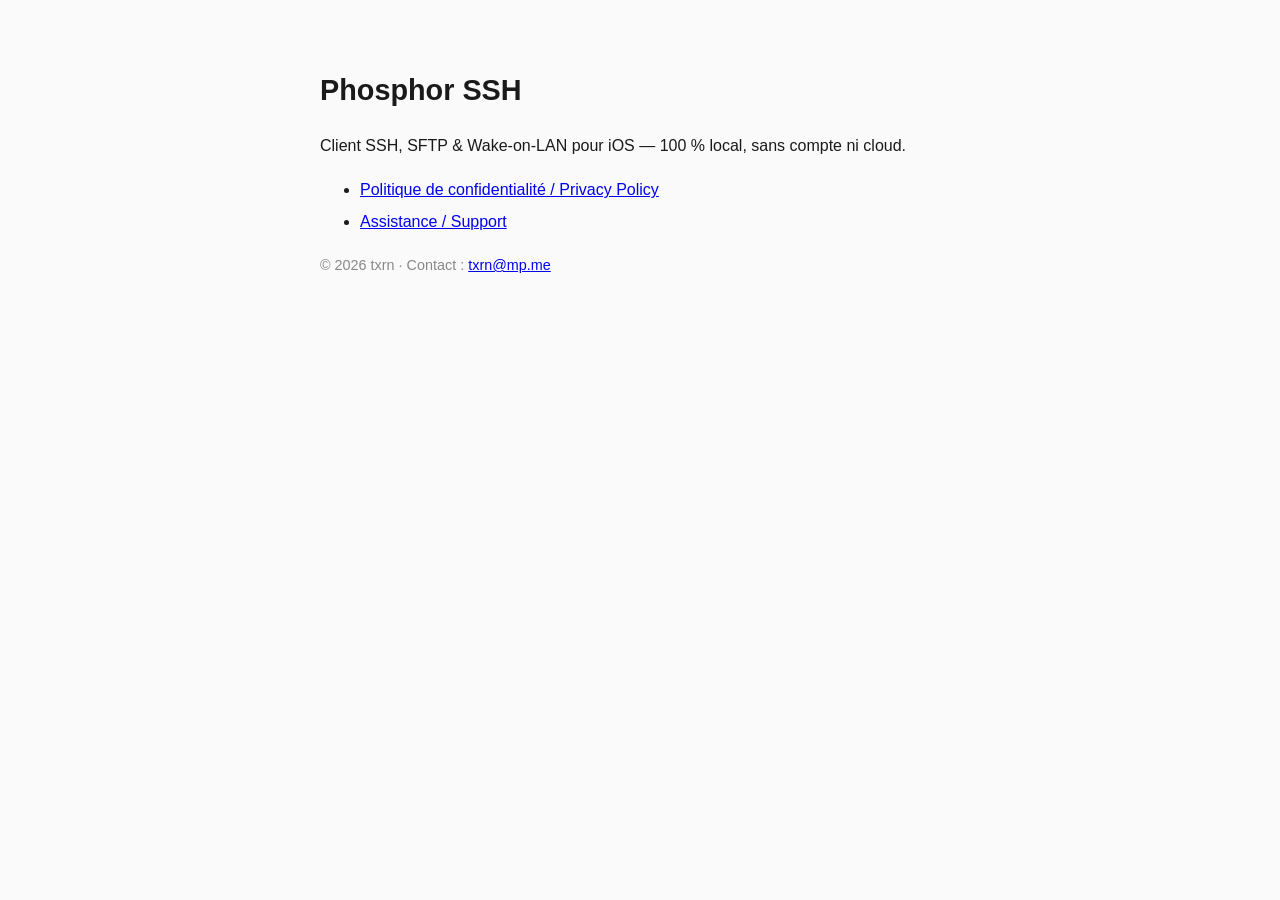
==== index.html @ b633c929 "Add Phosphor SSH privacy policy & support pages Co-Authored-By: Claude Opus 4.8 (1M context) <norepl" ====
<!DOCTYPE html>
<html lang="fr">
<head>
<meta charset="utf-8">
<meta name="viewport" content="width=device-width, initial-scale=1">
<title>Phosphor SSH</title>
<style>
  :root { color-scheme: light dark; }
  body { font-family: -apple-system, BlinkMacSystemFont, "Segoe UI", Roboto, sans-serif;
         max-width: 640px; margin: 0 auto; padding: 3rem 1.25rem; line-height: 1.6;
         color: #1a1a1a; background: #fafafa; }
  @media (prefers-color-scheme: dark) { body { color: #e6e6e6; background: #121212; } a { color: #6fa8ff; } }
  h1 { font-size: 1.8rem; }
  ul { line-height: 2; }
  .meta { color: #888; font-size: .9rem; }
</style>
</head>
<body>
<h1>Phosphor SSH</h1>
<p>Client SSH, SFTP &amp; Wake-on-LAN pour iOS — 100 % local, sans compte ni cloud.</p>
<ul>
  <li><a href="privacy.html">Politique de confidentialité / Privacy Policy</a></li>
  <li><a href="support.html">Assistance / Support</a></li>
</ul>
<p class="meta">© 2026 txrn · Contact : <a href="mailto:txrn@mp.me">txrn@mp.me</a></p>
</body>
</html>
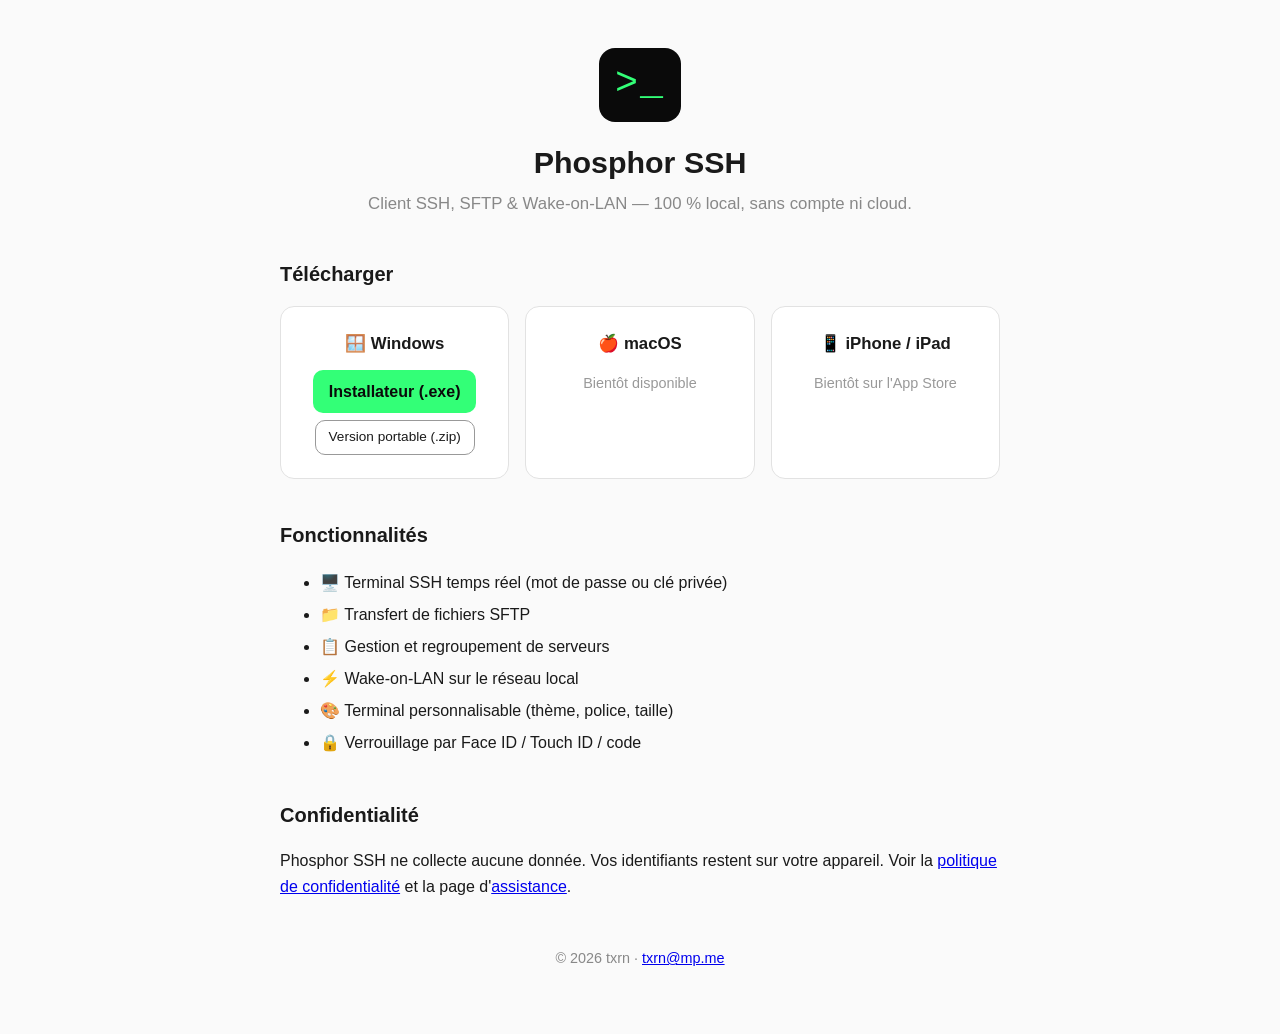
==== commit 4877904b: "Add downloads section (Windows installer + portable); macOS placeholder Co-Authored-By: Claude Opus " ====
--- a/index.html
+++ b/index.html
@@ -3,25 +3,80 @@
 <head>
 <meta charset="utf-8">
 <meta name="viewport" content="width=device-width, initial-scale=1">
-<title>Phosphor SSH</title>
+<title>Phosphor SSH — Client SSH, SFTP & Wake-on-LAN</title>
 <style>
-  :root { color-scheme: light dark; }
+  :root { color-scheme: light dark; --green:#33FF77; }
+  * { box-sizing: border-box; }
   body { font-family: -apple-system, BlinkMacSystemFont, "Segoe UI", Roboto, sans-serif;
-         max-width: 640px; margin: 0 auto; padding: 3rem 1.25rem; line-height: 1.6;
+         max-width: 760px; margin: 0 auto; padding: 3rem 1.25rem 4rem; line-height: 1.6;
          color: #1a1a1a; background: #fafafa; }
-  @media (prefers-color-scheme: dark) { body { color: #e6e6e6; background: #121212; } a { color: #6fa8ff; } }
-  h1 { font-size: 1.8rem; }
-  ul { line-height: 2; }
-  .meta { color: #888; font-size: .9rem; }
+  @media (prefers-color-scheme: dark) { body { color: #e6e6e6; background: #0d0d0d; } a { color: #6fa8ff; } .card { background:#161616; border-color:#262626; } }
+  header { text-align:center; margin-bottom: 2.5rem; }
+  .logo { font-family: ui-monospace, "JetBrains Mono", Menlo, monospace; font-size: 2.4rem;
+          color: var(--green); background:#0A0A0A; display:inline-block; padding:.4rem 1rem;
+          border-radius: 16px; letter-spacing: .05em; }
+  h1 { font-size: 1.9rem; margin: 1rem 0 .25rem; }
+  .tagline { color:#888; font-size: 1.05rem; margin-top:0; }
+  h2 { font-size: 1.25rem; margin-top: 2.5rem; }
+  .downloads { display:grid; gap:1rem; grid-template-columns: 1fr; margin-top:1rem; }
+  @media (min-width:560px){ .downloads { grid-template-columns: 1fr 1fr 1fr; } }
+  .card { border:1px solid #e2e2e2; background:#fff; border-radius:14px; padding:1.25rem; text-align:center; }
+  .card h3 { margin:.2rem 0 .6rem; font-size:1.05rem; }
+  .btn { display:inline-block; background:var(--green); color:#0A0A0A; font-weight:600;
+         text-decoration:none; padding:.55rem 1rem; border-radius:10px; margin:.2rem 0; }
+  .btn.secondary { background:transparent; color:inherit; border:1px solid #999; font-weight:500; font-size:.85rem; padding:.35rem .8rem; }
+  .soon { color:#999; font-size:.9rem; }
+  ul.features { line-height: 2; }
+  footer { margin-top:3rem; text-align:center; color:#888; font-size:.9rem; }
 </style>
 </head>
 <body>
-<h1>Phosphor SSH</h1>
-<p>Client SSH, SFTP &amp; Wake-on-LAN pour iOS — 100 % local, sans compte ni cloud.</p>
-<ul>
-  <li><a href="privacy.html">Politique de confidentialité / Privacy Policy</a></li>
-  <li><a href="support.html">Assistance / Support</a></li>
+
+<header>
+  <div class="logo">&gt;_</div>
+  <h1>Phosphor SSH</h1>
+  <p class="tagline">Client SSH, SFTP &amp; Wake-on-LAN — 100 % local, sans compte ni cloud.</p>
+</header>
+
+<h2>Télécharger</h2>
+<div class="downloads">
+
+  <div class="card">
+    <h3>🪟 Windows</h3>
+    <a class="btn" href="https://github.com/theotnc/phosphor-ssh-site/releases/download/v1.0.0/PhosphorSSH-Setup-1.0.0.exe">Installateur (.exe)</a>
+    <br>
+    <a class="btn secondary" href="https://github.com/theotnc/phosphor-ssh-site/releases/download/v1.0.0/PhosphorSSH-Windows.zip">Version portable (.zip)</a>
+  </div>
+
+  <div class="card">
+    <h3>🍎 macOS</h3>
+    <p class="soon">Bientôt disponible</p>
+  </div>
+
+  <div class="card">
+    <h3>📱 iPhone / iPad</h3>
+    <p class="soon">Bientôt sur l'App Store</p>
+  </div>
+
+</div>
+
+<h2>Fonctionnalités</h2>
+<ul class="features">
+  <li>🖥️ Terminal SSH temps réel (mot de passe ou clé privée)</li>
+  <li>📁 Transfert de fichiers SFTP</li>
+  <li>📋 Gestion et regroupement de serveurs</li>
+  <li>⚡ Wake-on-LAN sur le réseau local</li>
+  <li>🎨 Terminal personnalisable (thème, police, taille)</li>
+  <li>🔒 Verrouillage par Face ID / Touch ID / code</li>
 </ul>
-<p class="meta">© 2026 txrn · Contact : <a href="mailto:txrn@mp.me">txrn@mp.me</a></p>
+
+<h2>Confidentialité</h2>
+<p>Phosphor SSH ne collecte aucune donnée. Vos identifiants restent sur votre appareil.
+Voir la <a href="privacy.html">politique de confidentialité</a> et la page d'<a href="support.html">assistance</a>.</p>
+
+<footer>
+  © 2026 txrn · <a href="mailto:txrn@mp.me">txrn@mp.me</a>
+</footer>
+
 </body>
 </html>
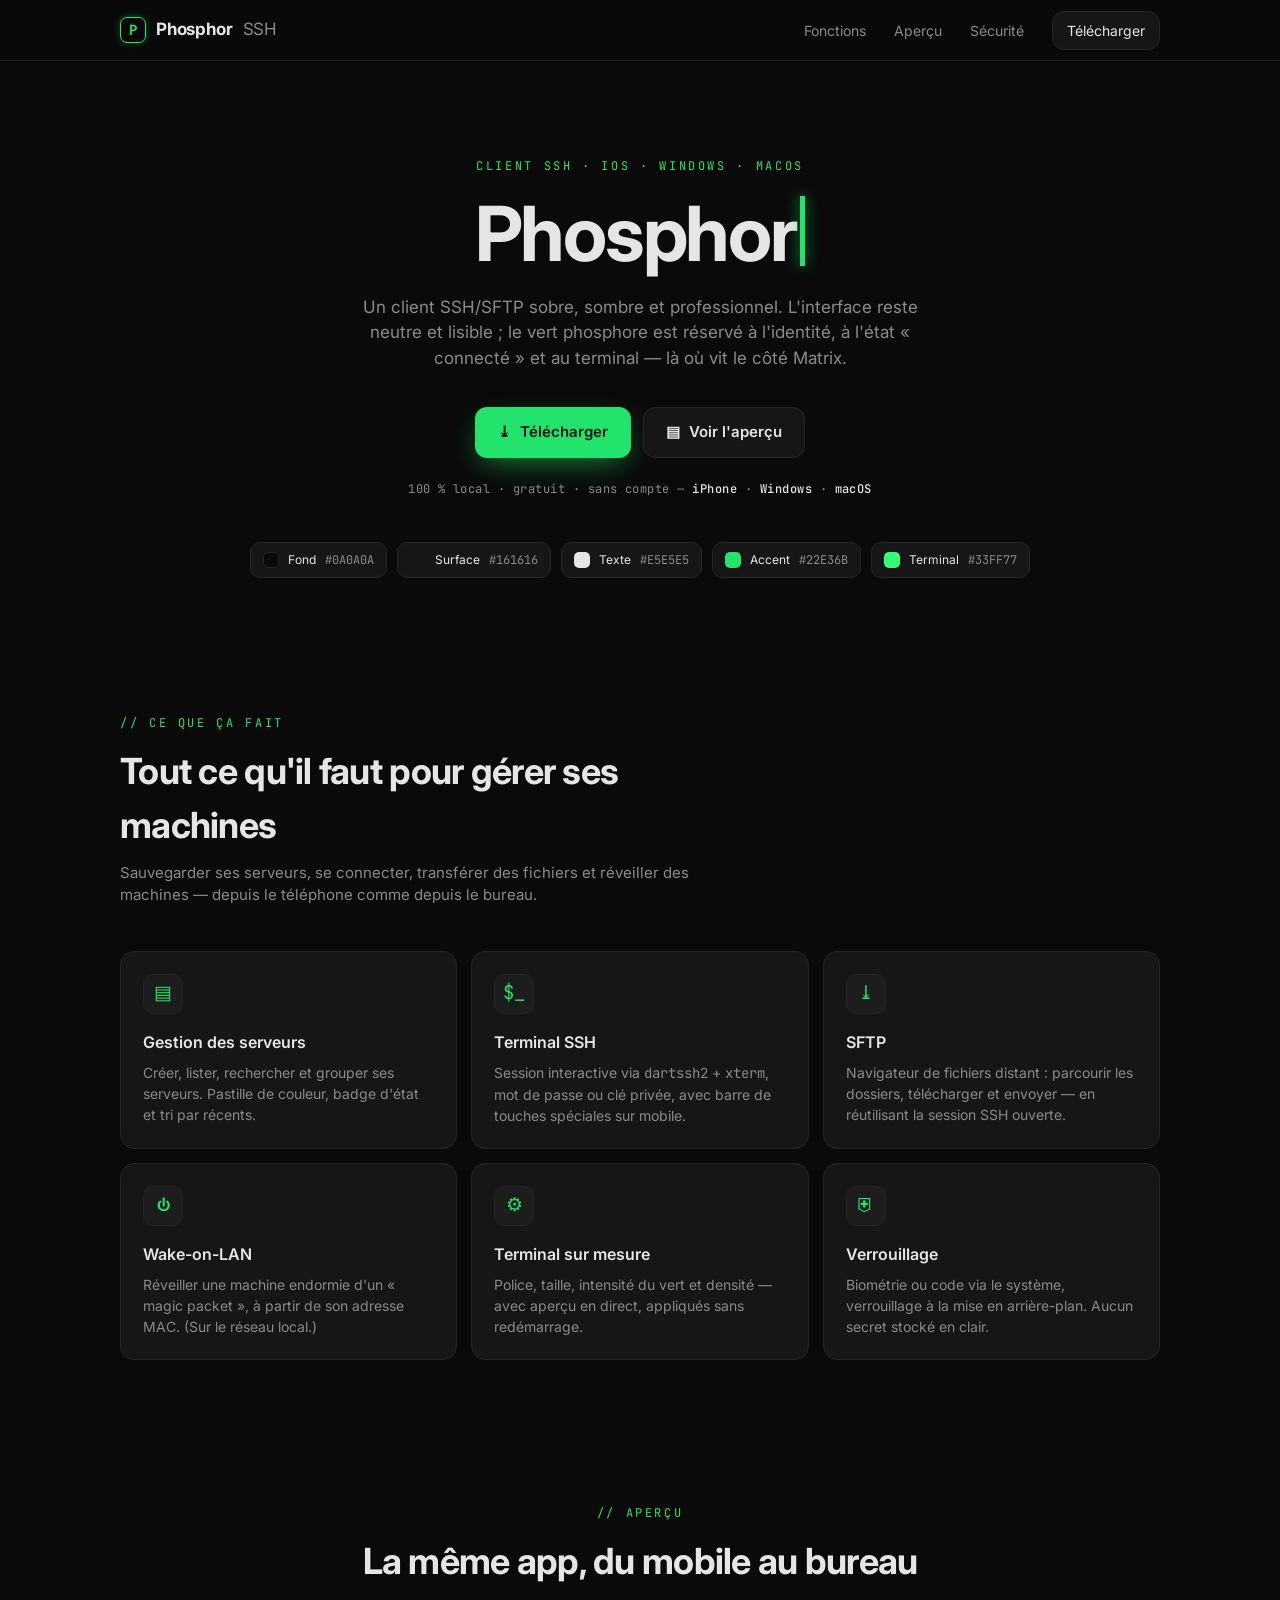
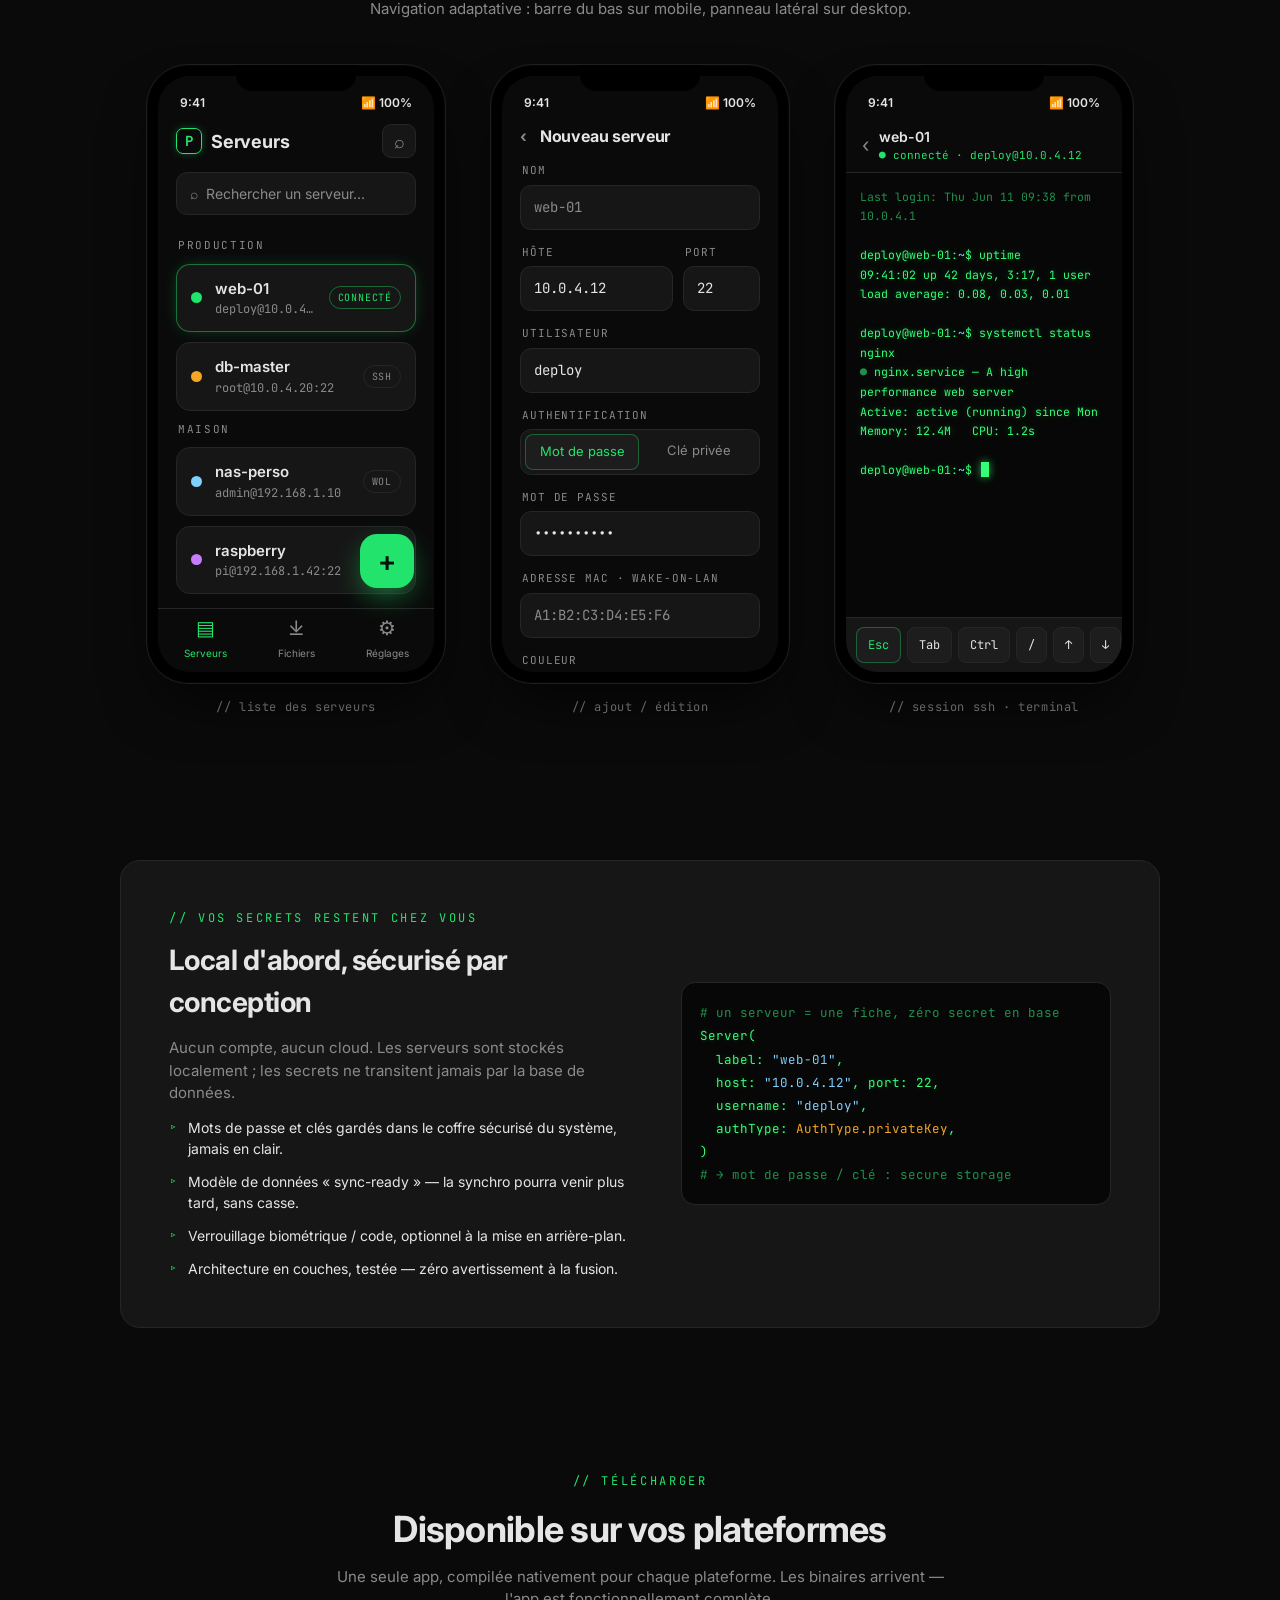
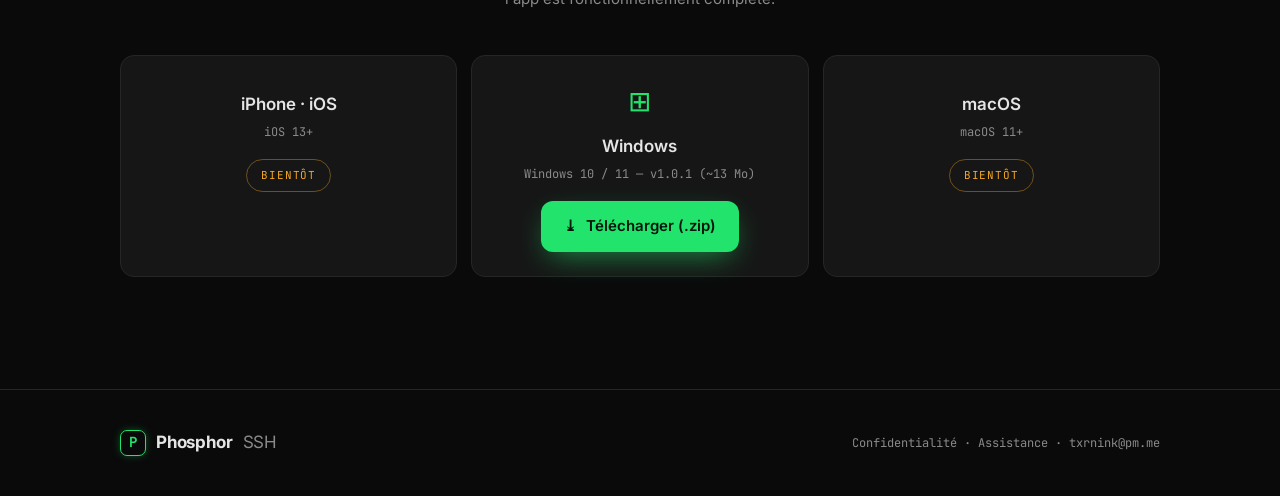
==== commit aa7878a3: "Windows download live: serve 1.0.1 zip from phosphorssh.tech/downloads The Windows tile in the downl" ====
--- a/index.html
+++ b/index.html
@@ -1,81 +1,304 @@
 <!DOCTYPE html>
 <html lang="fr">
 <head>
-<meta charset="utf-8">
-<meta name="viewport" content="width=device-width, initial-scale=1">
-<title>Phosphor SSH — Client SSH, SFTP & Wake-on-LAN</title>
-<style>
-  :root { color-scheme: light dark; --green:#33FF77; }
-  * { box-sizing: border-box; }
-  body { font-family: -apple-system, BlinkMacSystemFont, "Segoe UI", Roboto, sans-serif;
-         max-width: 760px; margin: 0 auto; padding: 3rem 1.25rem 4rem; line-height: 1.6;
-         color: #1a1a1a; background: #fafafa; }
-  @media (prefers-color-scheme: dark) { body { color: #e6e6e6; background: #0d0d0d; } a { color: #6fa8ff; } .card { background:#161616; border-color:#262626; } }
-  header { text-align:center; margin-bottom: 2.5rem; }
-  .logo { font-family: ui-monospace, "JetBrains Mono", Menlo, monospace; font-size: 2.4rem;
-          color: var(--green); background:#0A0A0A; display:inline-block; padding:.4rem 1rem;
-          border-radius: 16px; letter-spacing: .05em; }
-  h1 { font-size: 1.9rem; margin: 1rem 0 .25rem; }
-  .tagline { color:#888; font-size: 1.05rem; margin-top:0; }
-  h2 { font-size: 1.25rem; margin-top: 2.5rem; }
-  .downloads { display:grid; gap:1rem; grid-template-columns: 1fr; margin-top:1rem; }
-  @media (min-width:560px){ .downloads { grid-template-columns: 1fr 1fr 1fr; } }
-  .card { border:1px solid #e2e2e2; background:#fff; border-radius:14px; padding:1.25rem; text-align:center; }
-  .card h3 { margin:.2rem 0 .6rem; font-size:1.05rem; }
-  .btn { display:inline-block; background:var(--green); color:#0A0A0A; font-weight:600;
-         text-decoration:none; padding:.55rem 1rem; border-radius:10px; margin:.2rem 0; }
-  .btn.secondary { background:transparent; color:inherit; border:1px solid #999; font-weight:500; font-size:.85rem; padding:.35rem .8rem; }
-  .soon { color:#999; font-size:.9rem; }
-  ul.features { line-height: 2; }
-  footer { margin-top:3rem; text-align:center; color:#888; font-size:.9rem; }
-</style>
+<meta charset="UTF-8">
+<meta name="viewport" content="width=device-width, initial-scale=1.0">
+<title>Phosphor SSH — client SSH/SFTP sobre et sombre</title>
+<meta name="description" content="Phosphor SSH — client SSH/SFTP multiplateforme (iPhone, Windows, macOS) à l'esthétique Matrix-pro. Terminal, SFTP, Wake-on-LAN, 100 % local.">
+<link rel="preconnect" href="https://fonts.googleapis.com">
+<link rel="preconnect" href="https://fonts.gstatic.com" crossorigin>
+<link href="https://fonts.googleapis.com/css2?family=Inter:wght@400;500;600;700&family=JetBrains+Mono:wght@400;500;700&display=swap" rel="stylesheet">
+<link rel="stylesheet" href="styles.css">
 </head>
 <body>
 
-<header>
-  <div class="logo">&gt;_</div>
-  <h1>Phosphor SSH</h1>
-  <p class="tagline">Client SSH, SFTP &amp; Wake-on-LAN — 100 % local, sans compte ni cloud.</p>
+<!-- ===== Top nav ===== -->
+<header class="nav-top">
+  <div class="wrap">
+    <a class="brand" href="#top"><span class="logo">P</span> Phosphor<span style="color:var(--muted);font-weight:400">SSH</span></a>
+    <nav class="nav-links">
+      <a href="#fonctions">Fonctions</a>
+      <a href="#apercu">Aperçu</a>
+      <a href="#securite">Sécurité</a>
+      <a class="ghost-btn" href="#telecharger">Télécharger</a>
+    </nav>
+  </div>
 </header>
 
-<h2>Télécharger</h2>
-<div class="downloads">
-
-  <div class="card">
-    <h3>🪟 Windows</h3>
-    <a class="btn" href="https://github.com/theotnc/phosphor-ssh-site/releases/download/v1.0.0/PhosphorSSH-Setup-1.0.0.exe">Installateur (.exe)</a>
-    <br>
-    <a class="btn secondary" href="https://github.com/theotnc/phosphor-ssh-site/releases/download/v1.0.0/PhosphorSSH-Windows.zip">Version portable (.zip)</a>
-  </div>
-
-  <div class="card">
-    <h3>🍎 macOS</h3>
-    <p class="soon">Bientôt disponible</p>
-  </div>
-
-  <div class="card">
-    <h3>📱 iPhone / iPad</h3>
-    <p class="soon">Bientôt sur l'App Store</p>
-  </div>
-
-</div>
-
-<h2>Fonctionnalités</h2>
-<ul class="features">
-  <li>🖥️ Terminal SSH temps réel (mot de passe ou clé privée)</li>
-  <li>📁 Transfert de fichiers SFTP</li>
-  <li>📋 Gestion et regroupement de serveurs</li>
-  <li>⚡ Wake-on-LAN sur le réseau local</li>
-  <li>🎨 Terminal personnalisable (thème, police, taille)</li>
-  <li>🔒 Verrouillage par Face ID / Touch ID / code</li>
-</ul>
-
-<h2>Confidentialité</h2>
-<p>Phosphor SSH ne collecte aucune donnée. Vos identifiants restent sur votre appareil.
-Voir la <a href="privacy.html">politique de confidentialité</a> et la page d'<a href="support.html">assistance</a>.</p>
-
+<!-- ===== Hero ===== -->
+<a id="top"></a>
+<section class="hero">
+  <div class="wrap">
+    <div class="eyebrow">Client SSH · iOS · Windows · macOS</div>
+    <h1>Phosphor<span class="cursor"></span></h1>
+    <p class="lede">
+      Un client SSH/SFTP sobre, sombre et professionnel. L'interface reste neutre et
+      lisible ; le vert phosphore est réservé à l'identité, à l'état « connecté » et au
+      terminal — là où vit le côté Matrix.
+    </p>
+    <div class="cta">
+      <a class="btn btn-primary" href="#telecharger"><span class="ic">⤓</span> Télécharger</a>
+      <a class="btn btn-ghost" href="#apercu"><span class="ic">▤</span> Voir l'aperçu</a>
+    </div>
+    <p class="platforms">100 % local · gratuit · sans compte — <b>iPhone</b> · <b>Windows</b> · <b>macOS</b></p>
+
+    <div class="tokens" aria-hidden="true">
+      <div class="swatch"><span class="chip" style="background:#0A0A0A;border:1px solid #262626"></span> Fond <span class="hex">#0A0A0A</span></div>
+      <div class="swatch"><span class="chip" style="background:#161616"></span> Surface <span class="hex">#161616</span></div>
+      <div class="swatch"><span class="chip" style="background:#E5E5E5"></span> Texte <span class="hex">#E5E5E5</span></div>
+      <div class="swatch"><span class="chip" style="background:#22E36B"></span> Accent <span class="hex">#22E36B</span></div>
+      <div class="swatch"><span class="chip" style="background:#33FF77"></span> Terminal <span class="hex">#33FF77</span></div>
+    </div>
+  </div>
+</section>
+
+<!-- ===== Features ===== -->
+<section id="fonctions">
+  <div class="wrap">
+    <div class="section-head">
+      <div class="eyebrow">// ce que ça fait</div>
+      <h2>Tout ce qu'il faut pour gérer ses machines</h2>
+      <p>Sauvegarder ses serveurs, se connecter, transférer des fichiers et réveiller des machines — depuis le téléphone comme depuis le bureau.</p>
+    </div>
+    <div class="features">
+      <div class="feature">
+        <div class="ic">▤</div>
+        <h3>Gestion des serveurs</h3>
+        <p>Créer, lister, rechercher et grouper ses serveurs. Pastille de couleur, badge d'état et tri par récents.</p>
+      </div>
+      <div class="feature">
+        <div class="ic">$_</div>
+        <h3>Terminal SSH</h3>
+        <p>Session interactive via <span style="font-family:var(--mono)">dartssh2</span> + <span style="font-family:var(--mono)">xterm</span>, mot de passe ou clé privée, avec barre de touches spéciales sur mobile.</p>
+      </div>
+      <div class="feature">
+        <div class="ic">⤓</div>
+        <h3>SFTP</h3>
+        <p>Navigateur de fichiers distant : parcourir les dossiers, télécharger et envoyer — en réutilisant la session SSH ouverte.</p>
+      </div>
+      <div class="feature">
+        <div class="ic">⏻</div>
+        <h3>Wake-on-LAN</h3>
+        <p>Réveiller une machine endormie d'un « magic packet », à partir de son adresse MAC. (Sur le réseau local.)</p>
+      </div>
+      <div class="feature">
+        <div class="ic">⚙</div>
+        <h3>Terminal sur mesure</h3>
+        <p>Police, taille, intensité du vert et densité — avec aperçu en direct, appliqués sans redémarrage.</p>
+      </div>
+      <div class="feature">
+        <div class="ic">⛨</div>
+        <h3>Verrouillage</h3>
+        <p>Biométrie ou code via le système, verrouillage à la mise en arrière-plan. Aucun secret stocké en clair.</p>
+      </div>
+    </div>
+  </div>
+</section>
+
+<!-- ===== Showcase (mockup fidèle) ===== -->
+<section id="apercu">
+  <div class="wrap">
+    <div class="section-head center">
+      <div class="eyebrow">// aperçu</div>
+      <h2>La même app, du mobile au bureau</h2>
+      <p>Navigation adaptative : barre du bas sur mobile, panneau latéral sur desktop.</p>
+    </div>
+
+    <div class="phones">
+
+      <!-- SCREEN 1 : LISTE -->
+      <div class="col">
+        <div class="phone">
+          <div class="notch"></div>
+          <div class="screen">
+            <div class="statusbar"><span>9:41</span><span>📶 100%</span></div>
+            <div class="topbar">
+              <div class="s-brand"><span class="logo">P</span> Serveurs</div>
+              <div class="icon-btn">⌕</div>
+            </div>
+            <div class="search">⌕ &nbsp;Rechercher un serveur…</div>
+            <div class="s-body">
+              <div class="grouplabel">Production</div>
+              <div class="card live">
+                <span class="dot" style="background:#22E36B"></span>
+                <div class="meta"><div class="name">web-01</div><div class="sub">deploy@10.0.4.12:22</div></div>
+                <span class="pill">Connecté</span>
+              </div>
+              <div class="card">
+                <span class="dot" style="background:#F5A623"></span>
+                <div class="meta"><div class="name">db-master</div><div class="sub">root@10.0.4.20:22</div></div>
+                <span class="pill off">SSH</span>
+              </div>
+              <div class="grouplabel">Maison</div>
+              <div class="card">
+                <span class="dot" style="background:#7fd0ff"></span>
+                <div class="meta"><div class="name">nas-perso</div><div class="sub">admin@192.168.1.10</div></div>
+                <span class="pill off">WoL</span>
+              </div>
+              <div class="card">
+                <span class="dot" style="background:#c77dff"></span>
+                <div class="meta"><div class="name">raspberry</div><div class="sub">pi@192.168.1.42:22</div></div>
+                <span class="pill off">SSH</span>
+              </div>
+            </div>
+            <div class="fab">+</div>
+            <div class="s-nav">
+              <div class="item active"><span class="glyph">▤</span>Serveurs</div>
+              <div class="item"><span class="glyph">⤓</span>Fichiers</div>
+              <div class="item"><span class="glyph">⚙</span>Réglages</div>
+            </div>
+          </div>
+        </div>
+        <div class="caption">// liste des serveurs</div>
+      </div>
+
+      <!-- SCREEN 2 : AJOUT -->
+      <div class="col">
+        <div class="phone">
+          <div class="notch"></div>
+          <div class="screen">
+            <div class="statusbar"><span>9:41</span><span>📶 100%</span></div>
+            <div class="topbar">
+              <div class="s-brand" style="font-size:16px"><span style="color:var(--muted)">‹</span>&nbsp;Nouveau serveur</div>
+            </div>
+            <div class="s-body" style="overflow-y:auto">
+              <div class="field"><label>Nom</label><div class="input placeholder">web-01</div></div>
+              <div class="row2">
+                <div class="field" style="flex:2"><label>Hôte</label><div class="input">10.0.4.12</div></div>
+                <div class="field"><label>Port</label><div class="input">22</div></div>
+              </div>
+              <div class="field"><label>Utilisateur</label><div class="input">deploy</div></div>
+              <div class="field"><label>Authentification</label>
+                <div class="seg"><span class="on">Mot de passe</span><span>Clé privée</span></div>
+              </div>
+              <div class="field"><label>Mot de passe</label><div class="input">••••••••••</div></div>
+              <div class="field"><label>Adresse MAC · Wake-on-LAN</label><div class="input placeholder">A1:B2:C3:D4:E5:F6</div></div>
+              <div class="field"><label>Couleur</label>
+                <div class="colors">
+                  <span class="c sel" style="background:#22E36B"></span>
+                  <span class="c" style="background:#F5A623"></span>
+                  <span class="c" style="background:#FF5555"></span>
+                  <span class="c" style="background:#7fd0ff"></span>
+                  <span class="c" style="background:#c77dff"></span>
+                </div>
+              </div>
+              <div class="savebtn">Enregistrer</div>
+            </div>
+          </div>
+        </div>
+        <div class="caption">// ajout / édition</div>
+      </div>
+
+      <!-- SCREEN 3 : TERMINAL -->
+      <div class="col">
+        <div class="phone">
+          <div class="notch"></div>
+          <div class="screen">
+            <div class="statusbar"><span>9:41</span><span>📶 100%</span></div>
+            <div class="term-head">
+              <span class="back">‹</span>
+              <div><div class="t-name">web-01</div><div class="t-sub">● connecté · deploy@10.0.4.12</div></div>
+            </div>
+            <div class="term">
+<span class="dim">Last login: Thu Jun 11 09:38 from 10.0.4.1</span><br><br>
+<span class="user">deploy@web-01</span>:<span class="path">~</span>$ uptime<br>
+ 09:41:02 up 42 days,  3:17,  1 user<br>
+ load average: 0.08, 0.03, 0.01<br><br>
+<span class="user">deploy@web-01</span>:<span class="path">~</span>$ systemctl status nginx<br>
+<span class="dim">●</span> nginx.service — A high performance web server<br>
+   Active: <span style="color:#33FF77">active (running)</span> since Mon<br>
+   Memory: 12.4M&nbsp;&nbsp;&nbsp;CPU: 1.2s<br><br>
+<span class="user">deploy@web-01</span>:<span class="path">~</span>$ <span class="blink-cur"></span>
+            </div>
+            <div class="keybar">
+              <span class="key accent">Esc</span>
+              <span class="key">Tab</span>
+              <span class="key">Ctrl</span>
+              <span class="key">/</span>
+              <span class="key">↑</span>
+              <span class="key">↓</span>
+            </div>
+          </div>
+        </div>
+        <div class="caption">// session ssh · terminal</div>
+      </div>
+
+    </div>
+  </div>
+</section>
+
+<!-- ===== Security / local-first band ===== -->
+<section id="securite">
+  <div class="wrap">
+    <div class="band">
+      <div>
+        <div class="eyebrow">// vos secrets restent chez vous</div>
+        <h2>Local d'abord, sécurisé par conception</h2>
+        <p>Aucun compte, aucun cloud. Les serveurs sont stockés localement ; les secrets ne transitent jamais par la base de données.</p>
+        <ul>
+          <li><span class="tick">▹</span> Mots de passe et clés gardés dans le coffre sécurisé du système, jamais en clair.</li>
+          <li><span class="tick">▹</span> Modèle de données « sync-ready » — la synchro pourra venir plus tard, sans casse.</li>
+          <li><span class="tick">▹</span> Verrouillage biométrique / code, optionnel à la mise en arrière-plan.</li>
+          <li><span class="tick">▹</span> Architecture en couches, testée — zéro avertissement à la fusion.</li>
+        </ul>
+      </div>
+      <div class="code-card">
+<span class="dim"># un serveur = une fiche, zéro secret en base</span><br>
+Server(<br>
+&nbsp;&nbsp;label: <span class="c-path">"web-01"</span>,<br>
+&nbsp;&nbsp;host: <span class="c-path">"10.0.4.12"</span>, port: 22,<br>
+&nbsp;&nbsp;username: <span class="c-path">"deploy"</span>,<br>
+&nbsp;&nbsp;authType: <span class="c-key">AuthType.privateKey</span>,<br>
+)<br>
+<span class="dim"># → mot de passe / clé : secure storage</span>
+      </div>
+    </div>
+  </div>
+</section>
+
+<!-- ===== Download ===== -->
+<section id="telecharger">
+  <div class="wrap">
+    <div class="section-head center">
+      <div class="eyebrow">// télécharger</div>
+      <h2>Disponible sur vos plateformes</h2>
+      <p>Une seule app, compilée nativement pour chaque plateforme. Les binaires arrivent — l'app est fonctionnellement complète.</p>
+    </div>
+    <div class="dl-grid">
+      <div class="dl">
+        <div class="os"></div>
+        <h3>iPhone · iOS</h3>
+        <div class="sub">iOS 13+</div>
+        <span class="status soon">Bientôt</span>
+      </div>
+      <div class="dl">
+        <div class="os">⊞</div>
+        <h3>Windows</h3>
+        <div class="sub">Windows 10 / 11 — v1.0.1 (~13 Mo)</div>
+        <a class="btn btn-primary" href="/downloads/PhosphorSSH-1.0.1-windows-x64.zip" download>
+          <span class="ic">⤓</span> Télécharger (.zip)
+        </a>
+      </div>
+      <div class="dl">
+        <div class="os"></div>
+        <h3>macOS</h3>
+        <div class="sub">macOS 11+</div>
+        <span class="status soon">Bientôt</span>
+      </div>
+    </div>
+  </div>
+</section>
+
+<!-- ===== Footer ===== -->
 <footer>
-  © 2026 txrn · <a href="mailto:txrn@mp.me">txrn@mp.me</a>
+  <div class="wrap">
+    <a class="brand" href="#top"><span class="logo">P</span> Phosphor<span style="color:var(--muted);font-weight:400">SSH</span></a>
+    <p class="note">
+      <a href="/privacy.html">Confidentialité</a> ·
+      <a href="/support.html">Assistance</a> ·
+      <a href="mailto:txrnink@pm.me">txrnink@pm.me</a>
+    </p>
+  </div>
 </footer>
 
 </body>
--- a/styles.css
+++ b/styles.css
@@ -0,0 +1,386 @@
+/* ============================================================================
+   Phosphor SSH — site vitrine
+   Fidèle au design system validé (docs/design-system.md + mockup).
+   Vert réservé à l'accent / l'état connecté / le terminal. Interface neutre.
+   ============================================================================ */
+
+:root {
+  --bg: #0A0A0A;
+  --surface: #161616;
+  --surface-2: #1d1d1d;
+  --border: #262626;
+  --text: #E5E5E5;
+  --muted: #8A8A8A;
+  --green: #22E36B;
+  --term-green: #33FF77;
+  --error: #FF5555;
+  --amber: #F5A623;
+  --path: #7fd0ff;
+  --violet: #c77dff;
+
+  --ui: 'Inter', -apple-system, BlinkMacSystemFont, 'Segoe UI', sans-serif;
+  --mono: 'JetBrains Mono', 'SFMono-Regular', 'Cascadia Code', Consolas, monospace;
+
+  --maxw: 1080px;
+  --r-card: 14px;
+  --r-field: 11px;
+  --r-btn: 12px;
+
+  /* signature glow */
+  --glow: 0 0 18px -6px rgba(34, 227, 107, .45);
+}
+
+* { box-sizing: border-box; margin: 0; padding: 0; }
+
+html { scroll-behavior: smooth; }
+
+body {
+  background:
+    radial-gradient(1200px 600px at 50% -10%, rgba(34, 227, 107, .06), transparent 60%),
+    var(--bg);
+  color: var(--text);
+  font-family: var(--ui);
+  -webkit-font-smoothing: antialiased;
+  line-height: 1.5;
+  min-height: 100vh;
+}
+
+.wrap { max-width: var(--maxw); margin: 0 auto; padding: 0 20px; }
+
+a { color: inherit; text-decoration: none; }
+
+/* keyboard focus visible (a11y) */
+a:focus-visible,
+button:focus-visible {
+  outline: 2px solid var(--green);
+  outline-offset: 3px;
+  border-radius: 6px;
+}
+
+.eyebrow {
+  font-family: var(--mono);
+  font-size: 12px;
+  letter-spacing: .22em;
+  text-transform: uppercase;
+  color: var(--green);
+}
+
+/* ============================================================================
+   Top navigation
+   ============================================================================ */
+.nav-top {
+  position: sticky;
+  top: 0;
+  z-index: 50;
+  backdrop-filter: blur(12px);
+  background: rgba(10, 10, 10, .72);
+  border-bottom: 1px solid var(--border);
+}
+.nav-top .wrap {
+  display: flex;
+  align-items: center;
+  justify-content: space-between;
+  height: 60px;
+}
+.brand { display: flex; align-items: center; gap: 10px; font-weight: 700; font-size: 17px; letter-spacing: -.01em; }
+.logo {
+  width: 26px; height: 26px; border-radius: 7px;
+  border: 1.5px solid var(--green);
+  display: flex; align-items: center; justify-content: center;
+  font-family: var(--mono); color: var(--green); font-size: 14px; font-weight: 700;
+  box-shadow: 0 0 10px -2px rgba(34, 227, 107, .5);
+}
+.nav-links { display: flex; align-items: center; gap: 28px; }
+.nav-links a { color: var(--muted); font-size: 14px; transition: color .15s ease; }
+.nav-links a:hover { color: var(--text); }
+.nav-links .ghost-btn {
+  border: 1px solid var(--border);
+  background: var(--surface);
+  padding: 8px 14px;
+  border-radius: var(--r-btn);
+  color: var(--text);
+}
+.nav-links .ghost-btn:hover { border-color: rgba(34, 227, 107, .45); }
+@media (max-width: 640px) { .nav-links a:not(.ghost-btn) { display: none; } }
+
+/* ============================================================================
+   Hero
+   ============================================================================ */
+.hero { padding: 96px 0 64px; text-align: center; }
+.hero .eyebrow { margin-bottom: 20px; }
+.hero h1 {
+  font-size: clamp(40px, 8vw, 76px);
+  font-weight: 700;
+  letter-spacing: -.03em;
+  line-height: 1.02;
+}
+.hero h1 .cursor {
+  display: inline-block;
+  width: .07em; height: .92em;
+  background: var(--green);
+  vertical-align: -.06em;
+  margin-left: .06em;
+  box-shadow: 0 0 14px rgba(34, 227, 107, .7);
+  animation: blink 1.1s steps(1) infinite;
+}
+@keyframes blink { 50% { opacity: 0; } }
+
+.hero .lede {
+  color: var(--muted);
+  font-size: 17px;
+  max-width: 600px;
+  margin: 22px auto 0;
+}
+.hero .cta { display: flex; gap: 12px; justify-content: center; flex-wrap: wrap; margin-top: 36px; }
+
+.btn {
+  display: inline-flex; align-items: center; gap: 9px;
+  font-size: 15px; font-weight: 600;
+  padding: 13px 22px; border-radius: var(--r-btn);
+  border: 1px solid transparent;
+  transition: transform .12s ease, box-shadow .2s ease, border-color .2s ease;
+}
+.btn .ic { font-family: var(--mono); }
+.btn-primary {
+  background: var(--green); color: #03150b;
+  box-shadow: 0 10px 30px -8px rgba(34, 227, 107, .6);
+}
+.btn-primary:hover { transform: translateY(-2px); box-shadow: 0 14px 40px -8px rgba(34, 227, 107, .7); }
+.btn-ghost { background: var(--surface); border-color: var(--border); color: var(--text); }
+.btn-ghost:hover { border-color: rgba(34, 227, 107, .45); }
+
+.hero .platforms {
+  margin-top: 22px;
+  font-family: var(--mono);
+  font-size: 12px;
+  color: var(--muted);
+  letter-spacing: .04em;
+}
+.hero .platforms b { color: var(--text); font-weight: 500; }
+
+/* palette strip */
+.tokens { display: flex; flex-wrap: wrap; gap: 10px; justify-content: center; margin-top: 44px; }
+.swatch {
+  display: flex; align-items: center; gap: 9px;
+  background: var(--surface); border: 1px solid var(--border);
+  border-radius: 10px; padding: 8px 12px; font-size: 12px;
+}
+.swatch .chip { width: 16px; height: 16px; border-radius: 5px; flex: none; }
+.swatch .hex { font-family: var(--mono); color: var(--muted); }
+
+/* ============================================================================
+   Section scaffolding
+   ============================================================================ */
+section { padding: 72px 0; }
+.section-head { max-width: 620px; margin-bottom: 44px; }
+.section-head.center { margin-left: auto; margin-right: auto; text-align: center; }
+.section-head h2 { font-size: clamp(26px, 4vw, 36px); font-weight: 700; letter-spacing: -.02em; margin: 12px 0 10px; }
+.section-head p { color: var(--muted); font-size: 15px; }
+
+/* ============================================================================
+   Feature grid
+   ============================================================================ */
+.features {
+  display: grid;
+  grid-template-columns: repeat(3, 1fr);
+  gap: 14px;
+}
+@media (max-width: 860px) { .features { grid-template-columns: repeat(2, 1fr); } }
+@media (max-width: 560px) { .features { grid-template-columns: 1fr; } }
+
+.feature {
+  background: var(--surface);
+  border: 1px solid var(--border);
+  border-radius: var(--r-card);
+  padding: 22px;
+  transition: border-color .2s ease, transform .2s ease;
+}
+.feature:hover { border-color: rgba(34, 227, 107, .35); transform: translateY(-3px); }
+.feature .ic {
+  width: 40px; height: 40px; border-radius: 10px;
+  background: var(--surface-2); border: 1px solid var(--border);
+  display: flex; align-items: center; justify-content: center;
+  font-family: var(--mono); font-size: 19px; color: var(--green);
+  margin-bottom: 16px;
+}
+.feature h3 { font-size: 16px; font-weight: 600; margin-bottom: 8px; }
+.feature p { color: var(--muted); font-size: 14px; }
+
+/* ============================================================================
+   Showcase — phone mockups (faithful to the validated mockup)
+   ============================================================================ */
+.phones { display: flex; flex-wrap: wrap; gap: 44px; justify-content: center; }
+.col { display: flex; flex-direction: column; align-items: center; gap: 14px; }
+.caption { font-family: var(--mono); font-size: 12px; color: var(--muted); letter-spacing: .05em; }
+
+.phone {
+  width: 300px; height: 620px; border-radius: 42px;
+  background: #000; padding: 11px; border: 1px solid #1f1f1f;
+  box-shadow: 0 30px 60px -20px rgba(0, 0, 0, .8), 0 0 0 1px rgba(255, 255, 255, .02) inset;
+  position: relative;
+}
+.screen {
+  width: 100%; height: 100%; border-radius: 32px; overflow: hidden;
+  background: var(--bg); display: flex; flex-direction: column; position: relative;
+}
+.notch {
+  position: absolute; top: 0; left: 50%; transform: translateX(-50%);
+  width: 120px; height: 26px; background: #000; border-radius: 0 0 16px 16px; z-index: 20;
+}
+.statusbar {
+  height: 42px; flex: none; display: flex; align-items: flex-end; justify-content: space-between;
+  padding: 0 22px 6px; font-size: 12px; font-weight: 600; color: var(--text);
+}
+.topbar { padding: 6px 18px 14px; display: flex; align-items: center; justify-content: space-between; }
+.s-brand { display: flex; align-items: center; gap: 9px; font-weight: 700; font-size: 18px; letter-spacing: -.01em; }
+.icon-btn {
+  width: 34px; height: 34px; border-radius: 9px; background: var(--surface);
+  border: 1px solid var(--border); color: var(--muted);
+  display: flex; align-items: center; justify-content: center; font-size: 18px;
+}
+.search {
+  margin: 0 18px 16px; display: flex; align-items: center; gap: 9px;
+  background: var(--surface); border: 1px solid var(--border); border-radius: 11px;
+  padding: 10px 13px; color: var(--muted); font-size: 14px;
+}
+.s-body { flex: 1; overflow: hidden; padding: 0 18px; }
+.grouplabel {
+  font-family: var(--mono); font-size: 11px; letter-spacing: .15em; text-transform: uppercase;
+  color: var(--muted); margin: 6px 2px 10px;
+}
+.card {
+  background: var(--surface); border: 1px solid var(--border); border-radius: 14px;
+  padding: 13px 14px; display: flex; align-items: center; gap: 13px; margin-bottom: 10px;
+}
+.card.live { border-color: rgba(34, 227, 107, .45); box-shadow: var(--glow); }
+.dot { width: 11px; height: 11px; border-radius: 50%; flex: none; }
+.meta { flex: 1; min-width: 0; }
+.meta .name { font-weight: 600; font-size: 15px; }
+.meta .sub { font-family: var(--mono); font-size: 12px; color: var(--muted); white-space: nowrap; overflow: hidden; text-overflow: ellipsis; }
+.pill {
+  font-family: var(--mono); font-size: 10px; letter-spacing: .08em; text-transform: uppercase;
+  color: var(--green); border: 1px solid rgba(34, 227, 107, .4); border-radius: 999px;
+  padding: 3px 8px; flex: none;
+}
+.pill.off { color: var(--muted); border-color: var(--border); }
+.fab {
+  position: absolute; right: 20px; bottom: 84px; width: 54px; height: 54px; border-radius: 17px;
+  background: var(--green); color: #03150b; font-size: 28px; font-weight: 600;
+  display: flex; align-items: center; justify-content: center;
+  box-shadow: 0 10px 30px -6px rgba(34, 227, 107, .6);
+}
+.s-nav {
+  flex: none; height: 64px; border-top: 1px solid var(--border);
+  display: flex; align-items: center; justify-content: space-around; padding-bottom: 8px;
+  background: rgba(10, 10, 10, .7);
+}
+.s-nav .item { display: flex; flex-direction: column; align-items: center; gap: 3px; font-size: 10px; color: var(--muted); }
+.s-nav .item.active { color: var(--green); }
+.s-nav .glyph { font-size: 20px; }
+
+/* form screen bits */
+.field { margin-bottom: 14px; }
+.field label {
+  display: block; font-size: 11px; font-family: var(--mono); letter-spacing: .08em;
+  text-transform: uppercase; color: var(--muted); margin: 0 2px 6px;
+}
+.input {
+  background: var(--surface); border: 1px solid var(--border); border-radius: 11px;
+  padding: 11px 13px; font-size: 14px; color: var(--text); font-family: var(--mono);
+}
+.input.placeholder { color: var(--muted); }
+.row2 { display: flex; gap: 10px; }
+.row2 .field { flex: 1; }
+.seg { display: flex; background: var(--surface); border: 1px solid var(--border); border-radius: 11px; padding: 4px; gap: 4px; }
+.seg span { flex: 1; text-align: center; font-size: 13px; padding: 7px; border-radius: 8px; color: var(--muted); }
+.seg span.on { background: var(--surface-2); color: var(--green); border: 1px solid rgba(34, 227, 107, .35); }
+.colors { display: flex; gap: 10px; padding: 2px; }
+.colors .c { width: 26px; height: 26px; border-radius: 8px; }
+.colors .c.sel { box-shadow: 0 0 0 2px var(--bg), 0 0 0 4px var(--green); }
+.savebtn {
+  margin-top: 6px; background: var(--green); color: #03150b; font-weight: 600;
+  text-align: center; border-radius: 12px; padding: 13px; font-size: 15px;
+  box-shadow: 0 8px 24px -8px rgba(34, 227, 107, .6);
+}
+
+/* terminal screen */
+.term-head { padding: 8px 16px; display: flex; align-items: center; gap: 10px; border-bottom: 1px solid var(--border); }
+.term-head .back { color: var(--muted); font-size: 20px; }
+.term-head .t-name { font-weight: 600; font-size: 14px; }
+.term-head .t-sub { font-family: var(--mono); font-size: 11px; color: var(--green); }
+.term {
+  flex: 1; background: #070707; font-family: var(--mono); font-size: 11.5px; line-height: 1.7;
+  padding: 14px; color: var(--term-green); overflow: hidden; text-shadow: 0 0 6px rgba(51, 255, 119, .35);
+}
+.term .dim { color: #1f8f4d; text-shadow: none; }
+.term .user { color: var(--term-green); }
+.term .path { color: var(--path); text-shadow: none; }
+.term .blink-cur {
+  display: inline-block; width: 8px; height: 15px; background: var(--term-green);
+  vertical-align: -3px; margin-left: 2px; animation: blink 1.1s steps(1) infinite;
+  box-shadow: 0 0 8px rgba(51, 255, 119, .7);
+}
+.keybar { flex: none; display: flex; gap: 6px; padding: 9px 10px; border-top: 1px solid var(--border); background: var(--surface); overflow: hidden; }
+.key { font-family: var(--mono); font-size: 12px; color: var(--text); background: var(--surface-2); border: 1px solid var(--border); border-radius: 8px; padding: 8px 11px; }
+.key.accent { color: var(--green); border-color: rgba(34, 227, 107, .35); }
+
+/* ============================================================================
+   Security / local-first band
+   ============================================================================ */
+.band {
+  background: var(--surface);
+  border: 1px solid var(--border);
+  border-radius: 20px;
+  padding: 48px;
+  display: grid;
+  grid-template-columns: 1.1fr 1fr;
+  gap: 40px;
+  align-items: center;
+}
+@media (max-width: 760px) { .band { grid-template-columns: 1fr; padding: 32px; } }
+.band h2 { font-size: 28px; font-weight: 700; letter-spacing: -.02em; margin: 12px 0 14px; }
+.band p { color: var(--muted); font-size: 15px; margin-bottom: 12px; }
+.band ul { list-style: none; display: flex; flex-direction: column; gap: 12px; }
+.band li { display: flex; gap: 11px; align-items: flex-start; font-size: 14px; }
+.band li .tick { color: var(--green); font-family: var(--mono); flex: none; }
+.code-card {
+  background: #070707; border: 1px solid var(--border); border-radius: 14px;
+  padding: 18px; font-family: var(--mono); font-size: 12.5px; line-height: 1.85;
+  color: var(--term-green); text-shadow: 0 0 6px rgba(51, 255, 119, .25);
+  overflow-x: auto;
+}
+.code-card .dim { color: #1f8f4d; text-shadow: none; }
+.code-card .c-path { color: var(--path); text-shadow: none; }
+.code-card .c-key { color: var(--amber); text-shadow: none; }
+
+/* ============================================================================
+   Download / platforms
+   ============================================================================ */
+.dl-grid { display: grid; grid-template-columns: repeat(3, 1fr); gap: 14px; }
+@media (max-width: 760px) { .dl-grid { grid-template-columns: 1fr; } }
+.dl {
+  background: var(--surface); border: 1px solid var(--border); border-radius: var(--r-card);
+  padding: 24px; text-align: center;
+}
+.dl .os { font-family: var(--mono); font-size: 28px; color: var(--green); margin-bottom: 12px; }
+.dl h3 { font-size: 17px; font-weight: 600; margin-bottom: 6px; }
+.dl .sub { font-family: var(--mono); font-size: 12px; color: var(--muted); margin-bottom: 18px; }
+.dl .status {
+  display: inline-block; font-family: var(--mono); font-size: 11px; letter-spacing: .08em;
+  text-transform: uppercase; padding: 7px 14px; border-radius: 999px;
+  border: 1px solid var(--border); color: var(--muted);
+}
+.dl .status.soon { color: var(--amber); border-color: rgba(245, 166, 35, .4); }
+
+/* ============================================================================
+   Footer
+   ============================================================================ */
+footer { border-top: 1px solid var(--border); padding: 40px 0; margin-top: 40px; }
+footer .wrap { display: flex; align-items: center; justify-content: space-between; flex-wrap: wrap; gap: 16px; }
+footer .note { font-family: var(--mono); font-size: 12px; color: var(--muted); }
+footer .note .green { color: var(--green); }
+
+/* reduced motion */
+@media (prefers-reduced-motion: reduce) {
+  * { animation: none !important; scroll-behavior: auto !important; transition: none !important; }
+}
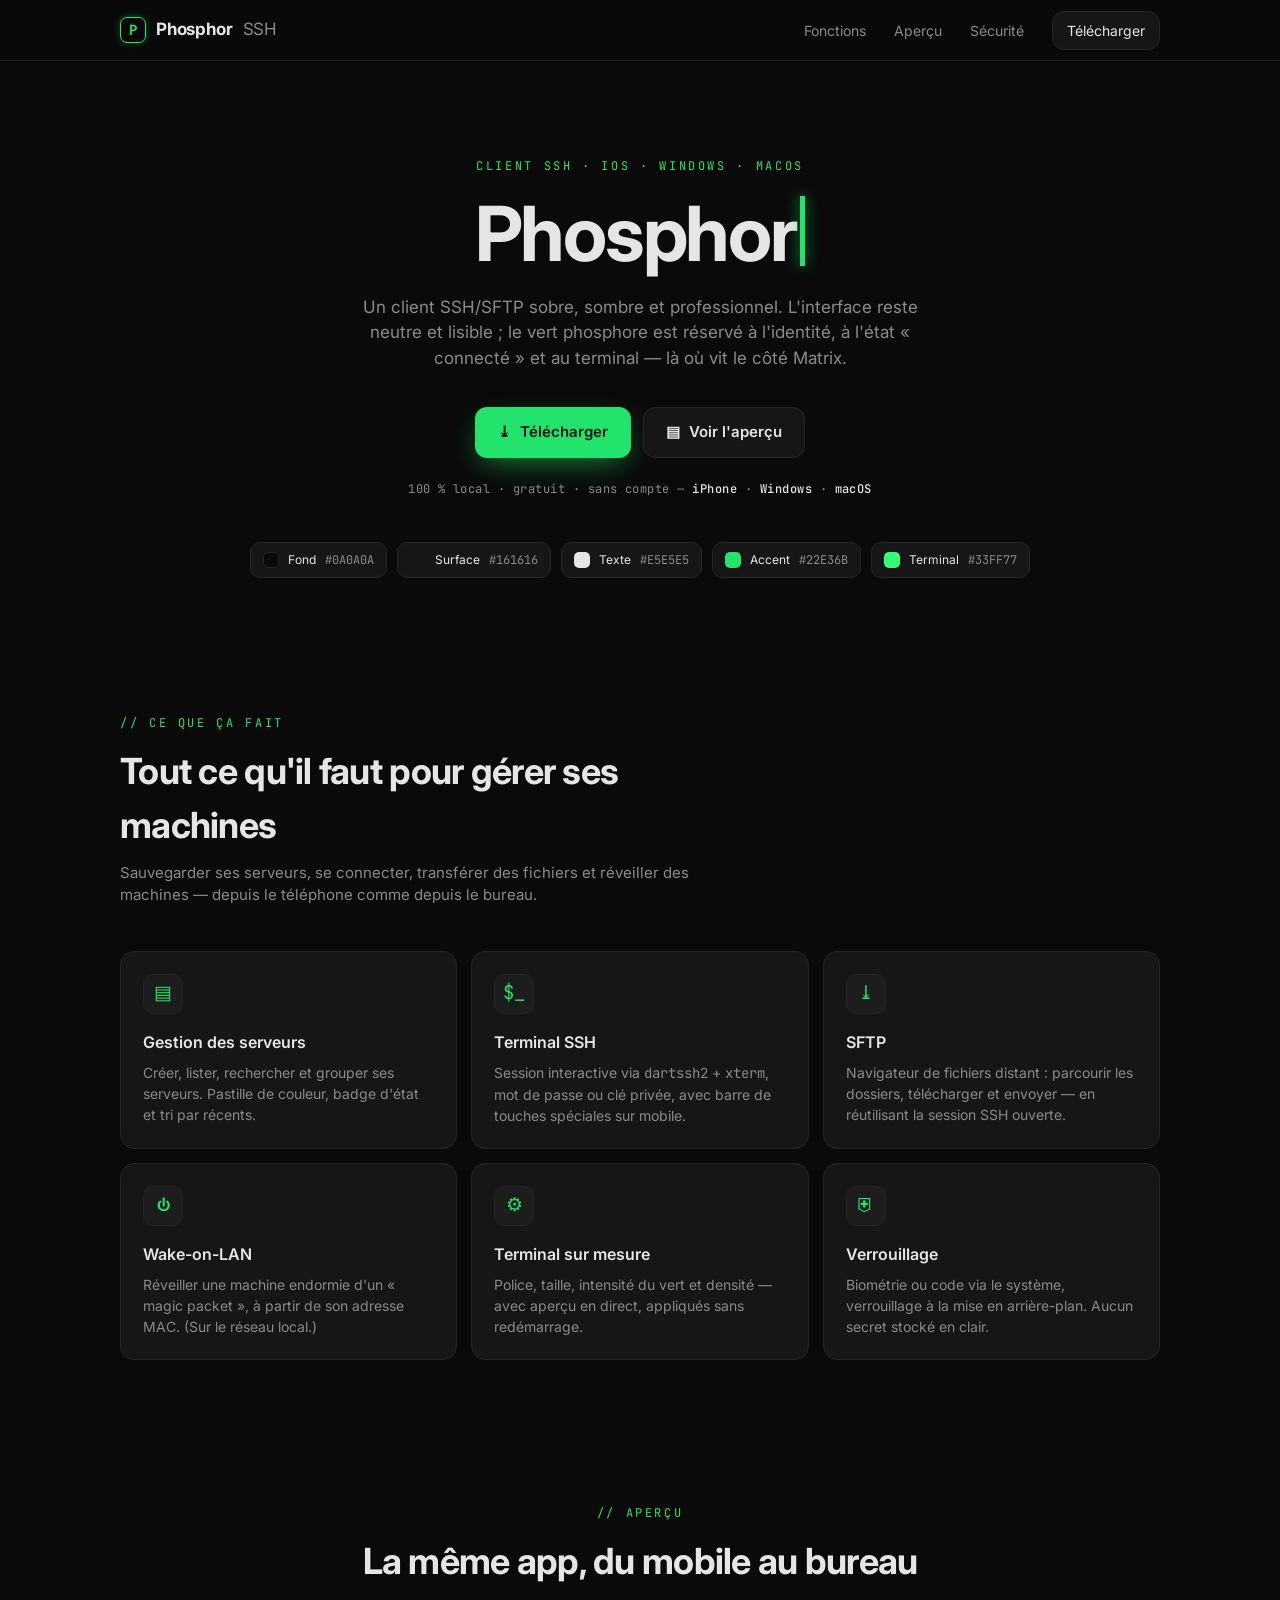
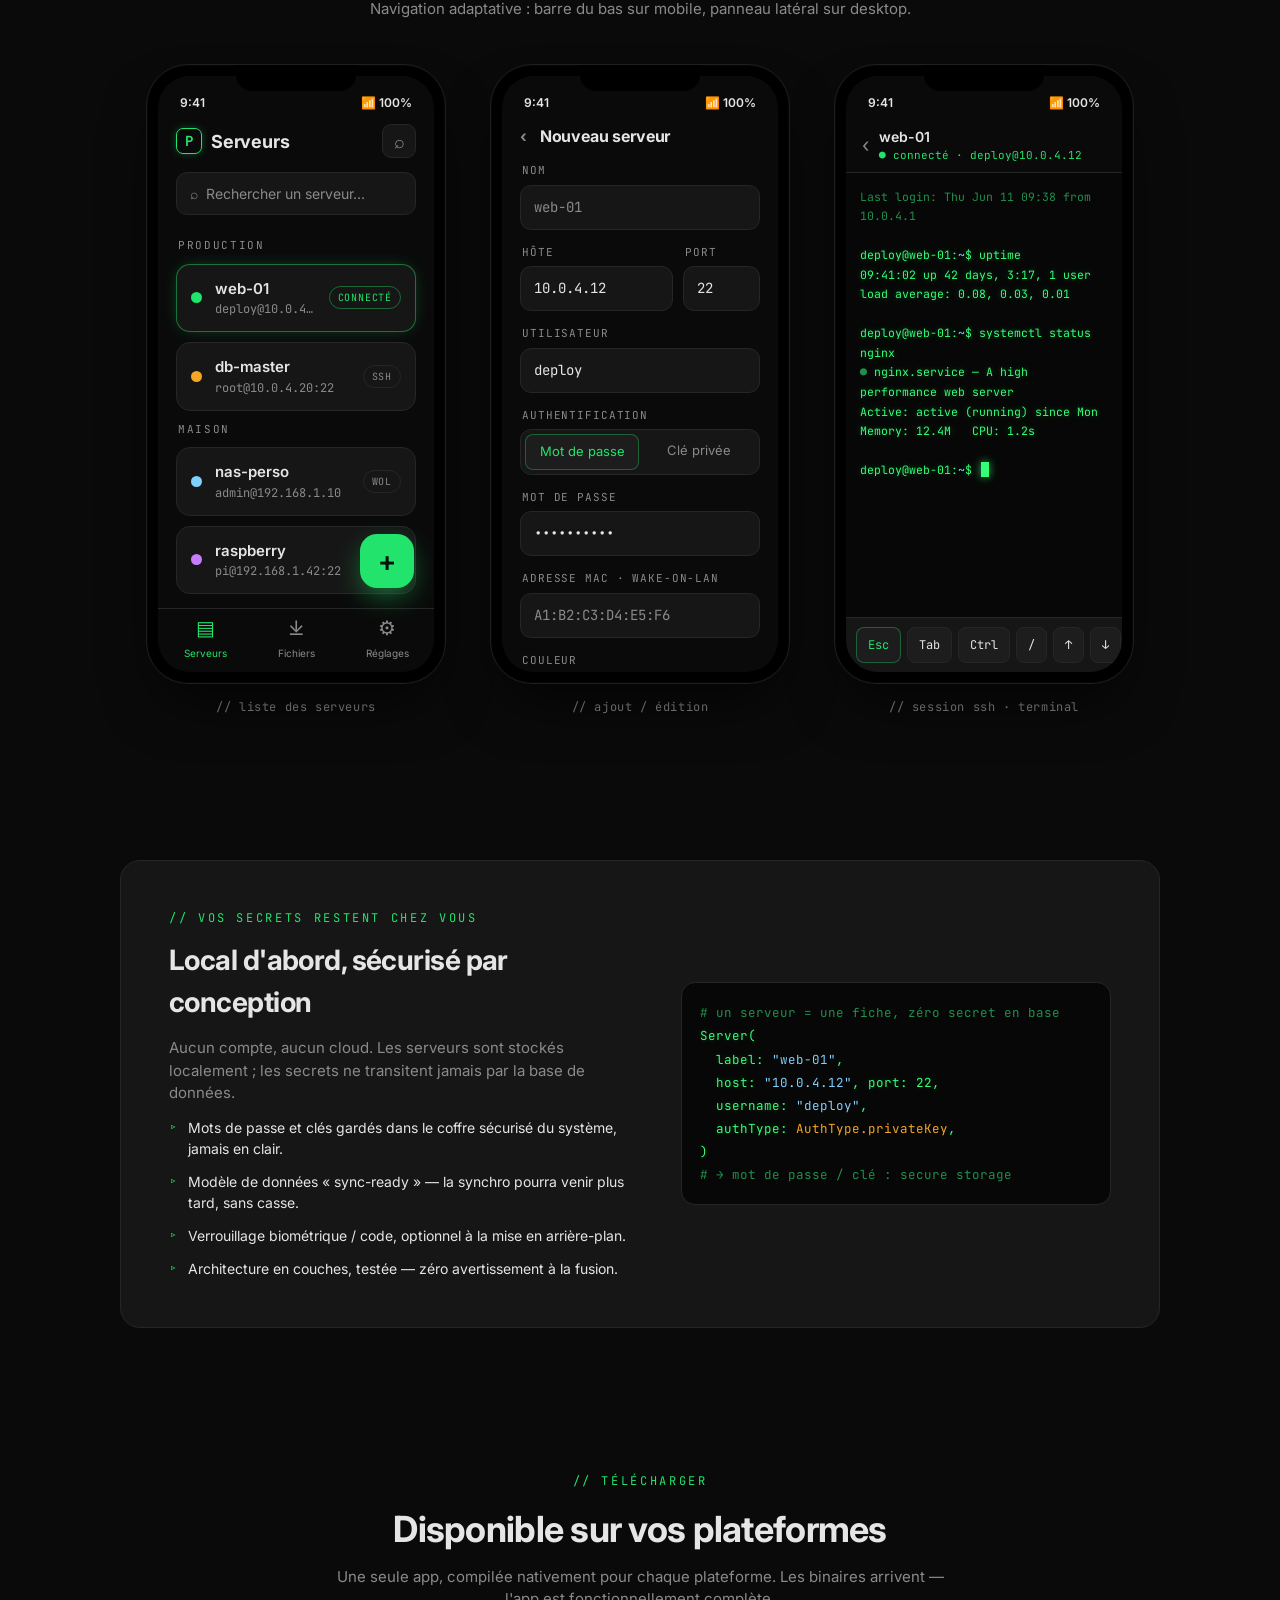
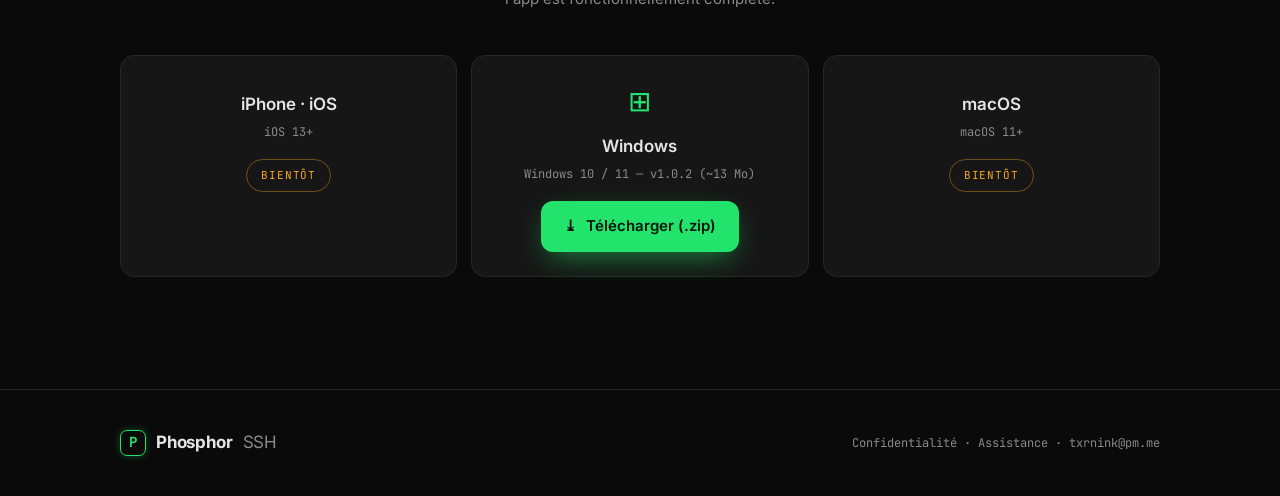
==== commit 85f93931: "site: bump Windows download to 1.0.2" ====
--- a/index.html
+++ b/index.html
@@ -274,8 +274,8 @@
       <div class="dl">
         <div class="os">⊞</div>
         <h3>Windows</h3>
-        <div class="sub">Windows 10 / 11 — v1.0.1 (~13 Mo)</div>
-        <a class="btn btn-primary" href="/downloads/PhosphorSSH-1.0.1-windows-x64.zip" download>
+        <div class="sub">Windows 10 / 11 — v1.0.2 (~13 Mo)</div>
+        <a class="btn btn-primary" href="/downloads/PhosphorSSH-1.0.2-windows-x64.zip" download>
           <span class="ic">⤓</span> Télécharger (.zip)
         </a>
       </div>
